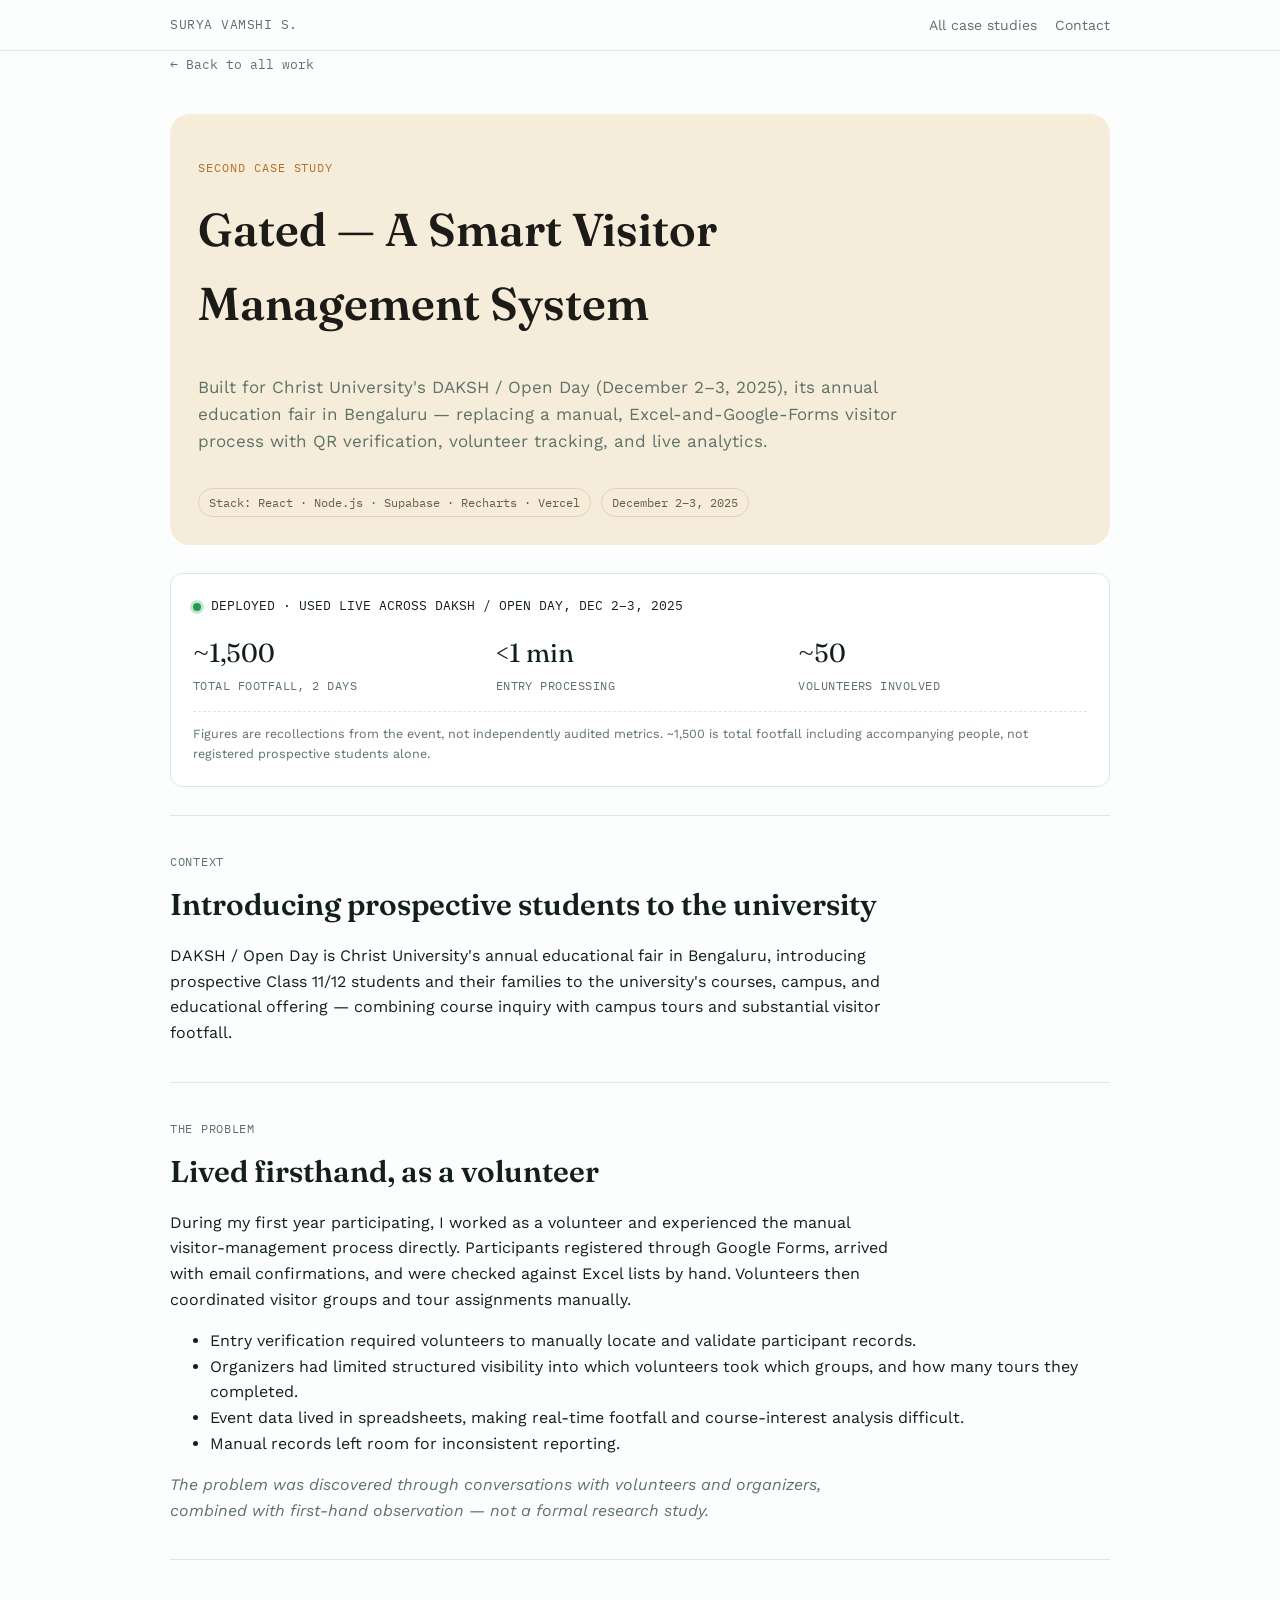
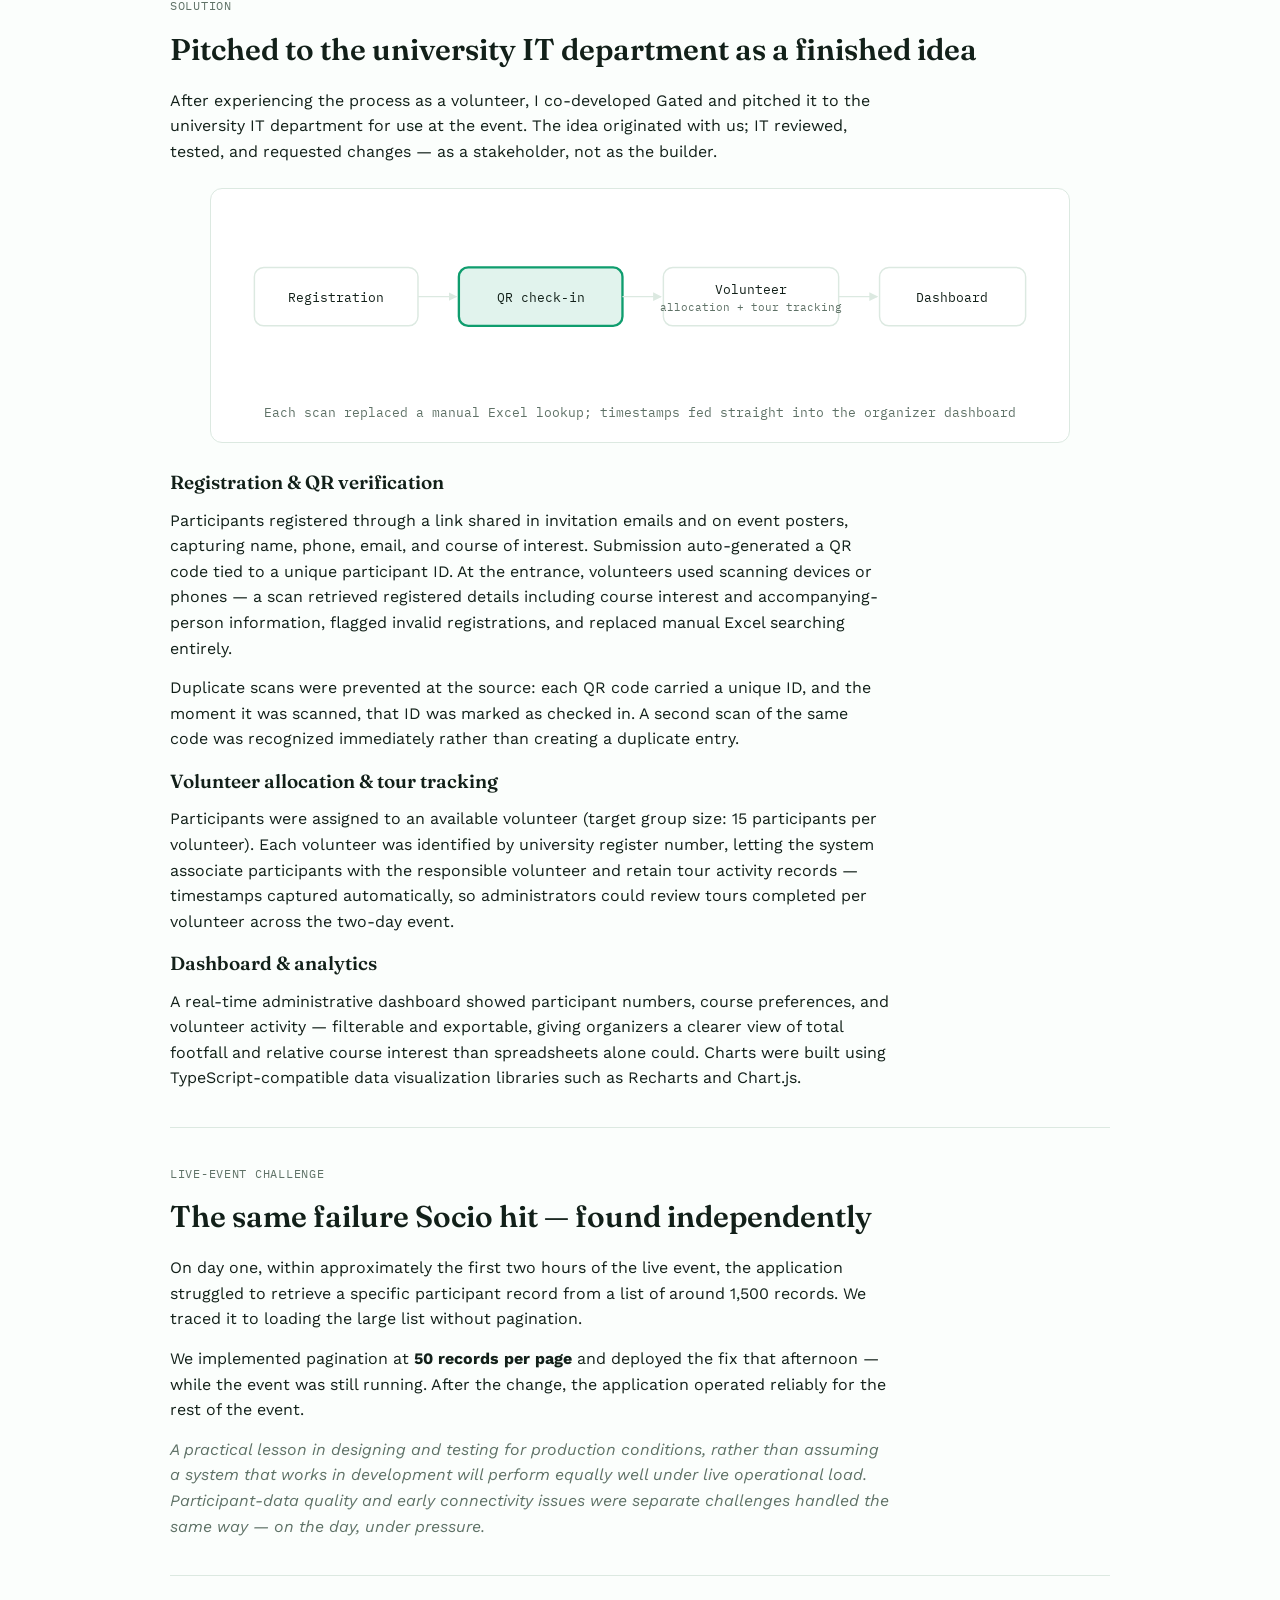
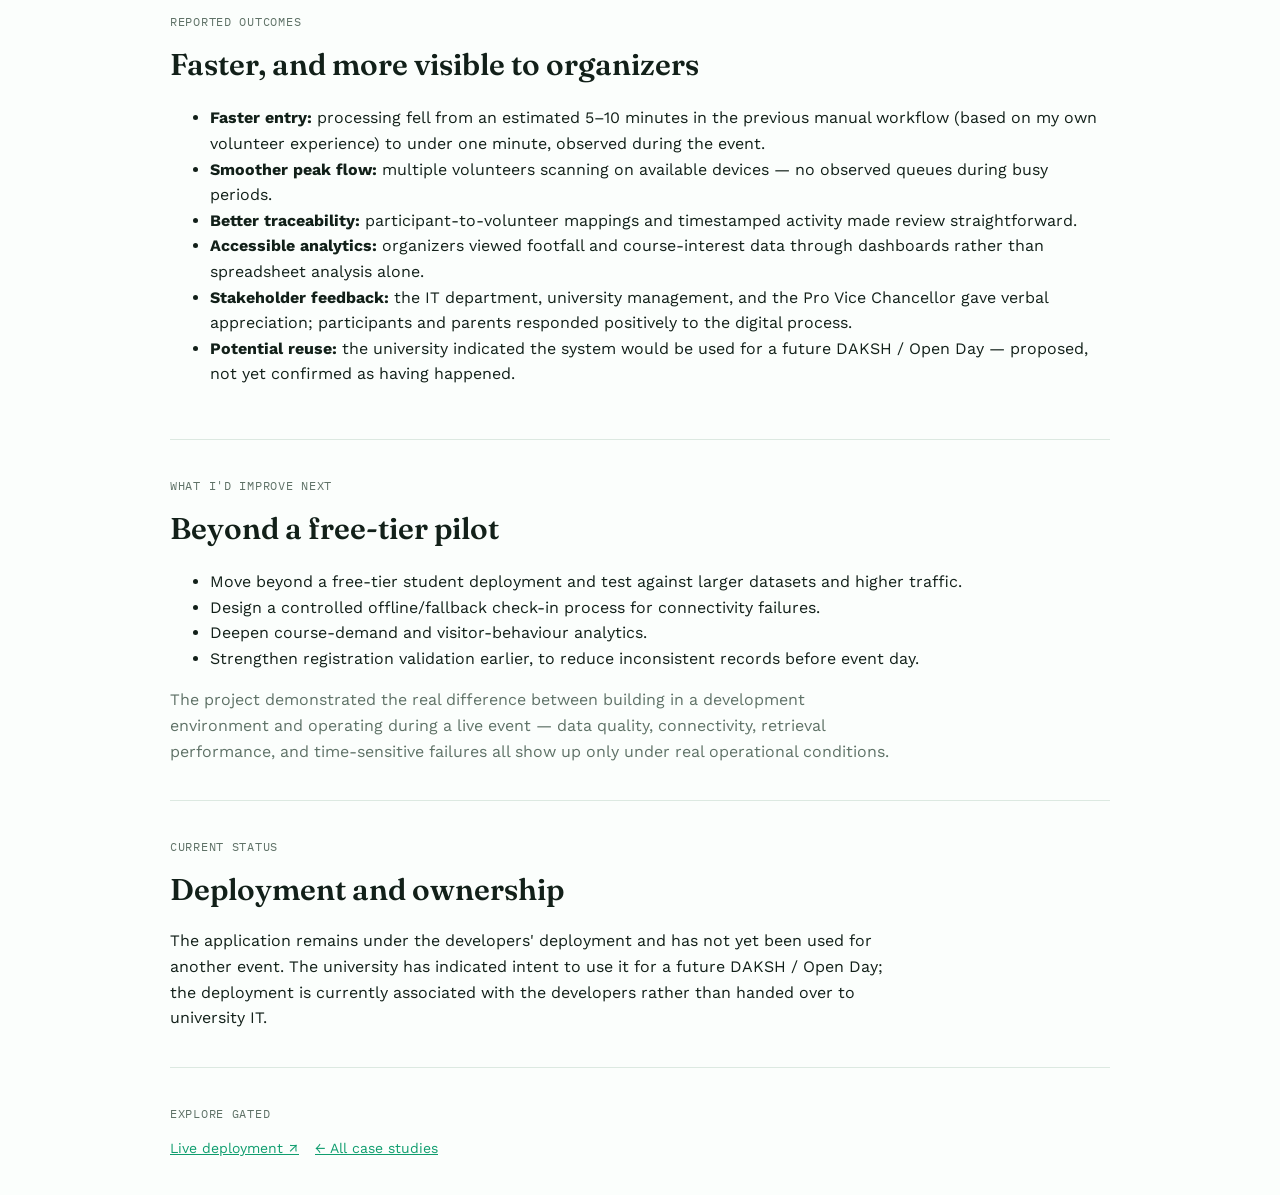
==== daksh.html @ 5cc6632f "Add product-management portfolio site: Socio, Gated, Auth case studies" ====
<!doctype html>
<html lang="en">
<head>
<meta charset="utf-8">
<meta name="viewport" content="width=device-width, initial-scale=1, viewport-fit=cover">
<title>Gated — Case Study</title>
<link rel="preconnect" href="https://fonts.googleapis.com">
<link rel="preconnect" href="https://fonts.gstatic.com" crossorigin>
<link href="https://fonts.googleapis.com/css2?family=Fraunces:opsz,wght@9..144,500;9..144,600;9..144,700&family=Work+Sans:wght@400;500;600;700&family=IBM+Plex+Mono:wght@400;500&display=swap" rel="stylesheet">
<link rel="stylesheet" href="theme.css">
<script>if('scrollRestoration' in history){history.scrollRestoration='manual';}window.scrollTo(0,0);</script>
</head>
<body>

<header class="top"><div class="wrap top-inner">
  <a class="brand" href="index.html">SURYA VAMSHI S.</a>
  <nav><a href="index.html#case">All case studies</a><a href="index.html#contact">Contact</a></nav>
</div></header>

<main class="wrap">
  <a class="back" href="index.html">← Back to all work</a>

  <section class="detail-hero cover" style="border-radius:20px;padding-inline:28px;border-bottom:none;margin-top:20px">
    <span class="eyebrow mono" style="font-size:12px;letter-spacing:.08em;text-transform:uppercase">Second case study</span>
    <h1 style="font-size:clamp(30px,5vw,46px)">Gated — A Smart Visitor Management System</h1>
    <p class="lede" style="font-size:17px;max-width:68ch;color:var(--muted)">Built for Christ University's DAKSH / Open Day (December 2–3, 2025), its annual education fair in Bengaluru — replacing a manual, Excel-and-Google-Forms visitor process with QR verification, volunteer tracking, and live analytics.</p>
    <div class="meta-row">
      <span>Stack: React · Node.js · Supabase · Recharts · Vercel</span>
      <span>December 2–3, 2025</span>
    </div>
  </section>

  <div class="panel statuspanel" style="margin-top:28px">
    <div class="head"><span class="dot"></span> DEPLOYED · USED LIVE ACROSS DAKSH / OPEN DAY, DEC 2–3, 2025</div>
    <div class="statgrid">
      <div class="stat"><span class="n">~1,500</span><span class="l">Total footfall, 2 days</span></div>
      <div class="stat"><span class="n">&lt;1 min</span><span class="l">Entry processing</span></div>
      <div class="stat"><span class="n">~50</span><span class="l">Volunteers involved</span></div>
    </div>
    <div class="caveat">Figures are recollections from the event, not independently audited metrics. ~1,500 is total footfall including accompanying people, not registered prospective students alone.</div>
  </div>

  <section class="block">
    <div class="tag">Context</div>
    <h2>Introducing prospective students to the university</h2>
    <p>DAKSH / Open Day is Christ University's annual educational fair in Bengaluru, introducing prospective Class 11/12 students and their families to the university's courses, campus, and educational offering — combining course inquiry with campus tours and substantial visitor footfall.</p>
  </section>

  <section class="block">
    <div class="tag">The problem</div>
    <h2>Lived firsthand, as a volunteer</h2>
    <p>During my first year participating, I worked as a volunteer and experienced the manual visitor-management process directly. Participants registered through Google Forms, arrived with email confirmations, and were checked against Excel lists by hand. Volunteers then coordinated visitor groups and tour assignments manually.</p>
    <ul>
      <li>Entry verification required volunteers to manually locate and validate participant records.</li>
      <li>Organizers had limited structured visibility into which volunteers took which groups, and how many tours they completed.</li>
      <li>Event data lived in spreadsheets, making real-time footfall and course-interest analysis difficult.</li>
      <li>Manual records left room for inconsistent reporting.</li>
    </ul>
    <p class="muted" style="font-style:italic">The problem was discovered through conversations with volunteers and organizers, combined with first-hand observation — not a formal research study.</p>
  </section>

  <section class="block">
    <div class="tag">Solution</div>
    <h2>Pitched to the university IT department as a finished idea</h2>
    <p>After experiencing the process as a volunteer, I co-developed Gated and pitched it to the university IT department for use at the event. The idea originated with us; IT reviewed, tested, and requested changes — as a stakeholder, not as the builder.</p>

    <figure class="diagram-frame">
      <svg viewBox="0 0 700 150" role="img" aria-label="Registration to QR check-in to volunteer allocation to dashboard">
        <defs><marker id="arrd" viewBox="0 0 10 10" refX="9" refY="5" markerWidth="6" markerHeight="6" orient="auto-start-reverse"><path d="M0 0L10 5L0 10z" fill="var(--border)"/></marker></defs>
        <g font-family="IBM Plex Mono, monospace" font-size="11" fill="var(--fg)">
          <rect x="20" y="50" width="140" height="50" rx="8" fill="none" stroke="var(--border)" stroke-width="1.25"/>
          <text x="90" y="80" text-anchor="middle">Registration</text>
          <rect x="195" y="50" width="140" height="50" rx="8" fill="var(--accent)" fill-opacity="0.12" stroke="var(--accent)" stroke-width="2"/>
          <text x="265" y="80" text-anchor="middle">QR check-in</text>
          <rect x="370" y="50" width="150" height="50" rx="8" fill="none" stroke="var(--border)" stroke-width="1.25"/>
          <text x="445" y="73" text-anchor="middle">Volunteer</text>
          <text x="445" y="87" text-anchor="middle" font-size="9.5" fill="var(--muted)">allocation + tour tracking</text>
          <rect x="555" y="50" width="125" height="50" rx="8" fill="none" stroke="var(--border)" stroke-width="1.25"/>
          <text x="617" y="80" text-anchor="middle">Dashboard</text>
          <line x1="160" y1="75" x2="193" y2="75" stroke="var(--border)" stroke-width="1.25" marker-end="url(#arrd)"/>
          <line x1="335" y1="75" x2="368" y2="75" stroke="var(--border)" stroke-width="1.25" marker-end="url(#arrd)"/>
          <line x1="520" y1="75" x2="553" y2="75" stroke="var(--border)" stroke-width="1.25" marker-end="url(#arrd)"/>
        </g>
      </svg>
      <figcaption>Each scan replaced a manual Excel lookup; timestamps fed straight into the organizer dashboard</figcaption>
    </figure>

    <h3>Registration &amp; QR verification</h3>
    <p>Participants registered through a link shared in invitation emails and on event posters, capturing name, phone, email, and course of interest. Submission auto-generated a QR code tied to a unique participant ID. At the entrance, volunteers used scanning devices or phones — a scan retrieved registered details including course interest and accompanying-person information, flagged invalid registrations, and replaced manual Excel searching entirely.</p>
    <p>Duplicate scans were prevented at the source: each QR code carried a unique ID, and the moment it was scanned, that ID was marked as checked in. A second scan of the same code was recognized immediately rather than creating a duplicate entry.</p>

    <h3>Volunteer allocation &amp; tour tracking</h3>
    <p>Participants were assigned to an available volunteer (target group size: 15 participants per volunteer). Each volunteer was identified by university register number, letting the system associate participants with the responsible volunteer and retain tour activity records — timestamps captured automatically, so administrators could review tours completed per volunteer across the two-day event.</p>

    <h3>Dashboard &amp; analytics</h3>
    <p>A real-time administrative dashboard showed participant numbers, course preferences, and volunteer activity — filterable and exportable, giving organizers a clearer view of total footfall and relative course interest than spreadsheets alone could. Charts were built using TypeScript-compatible data visualization libraries such as Recharts and Chart.js.</p>
  </section>

  <section class="block">
    <div class="tag">Live-event challenge</div>
    <h2>The same failure Socio hit — found independently</h2>
    <p>On day one, within approximately the first two hours of the live event, the application struggled to retrieve a specific participant record from a list of around 1,500 records. We traced it to loading the large list without pagination.</p>
    <p>We implemented pagination at <strong>50 records per page</strong> and deployed the fix that afternoon — while the event was still running. After the change, the application operated reliably for the rest of the event.</p>
    <p class="muted" style="font-style:italic">A practical lesson in designing and testing for production conditions, rather than assuming a system that works in development will perform equally well under live operational load. Participant-data quality and early connectivity issues were separate challenges handled the same way — on the day, under pressure.</p>
  </section>

  <section class="block">
    <div class="tag">Reported outcomes</div>
    <h2>Faster, and more visible to organizers</h2>
    <ul>
      <li><strong>Faster entry:</strong> processing fell from an estimated 5–10 minutes in the previous manual workflow (based on my own volunteer experience) to under one minute, observed during the event.</li>
      <li><strong>Smoother peak flow:</strong> multiple volunteers scanning on available devices — no observed queues during busy periods.</li>
      <li><strong>Better traceability:</strong> participant-to-volunteer mappings and timestamped activity made review straightforward.</li>
      <li><strong>Accessible analytics:</strong> organizers viewed footfall and course-interest data through dashboards rather than spreadsheet analysis alone.</li>
      <li><strong>Stakeholder feedback:</strong> the IT department, university management, and the Pro Vice Chancellor gave verbal appreciation; participants and parents responded positively to the digital process.</li>
      <li><strong>Potential reuse:</strong> the university indicated the system would be used for a future DAKSH / Open Day — proposed, not yet confirmed as having happened.</li>
    </ul>
  </section>

  <section class="block">
    <div class="tag">What I'd improve next</div>
    <h2>Beyond a free-tier pilot</h2>
    <ul>
      <li>Move beyond a free-tier student deployment and test against larger datasets and higher traffic.</li>
      <li>Design a controlled offline/fallback check-in process for connectivity failures.</li>
      <li>Deepen course-demand and visitor-behaviour analytics.</li>
      <li>Strengthen registration validation earlier, to reduce inconsistent records before event day.</li>
    </ul>
    <p class="muted">The project demonstrated the real difference between building in a development environment and operating during a live event — data quality, connectivity, retrieval performance, and time-sensitive failures all show up only under real operational conditions.</p>
  </section>

  <section class="block">
    <div class="tag">Current status</div>
    <h2>Deployment and ownership</h2>
    <p>The application remains under the developers' deployment and has not yet been used for another event. The university has indicated intent to use it for a future DAKSH / Open Day; the deployment is currently associated with the developers rather than handed over to university IT.</p>
  </section>

  <section class="block">
    <div class="tag">Explore Gated</div>
    <div class="linkrow">
      <a href="https://gated.withsocio.com/" target="_blank" rel="noopener">Live deployment ↗</a>
      <a href="index.html#case">← All case studies</a>
    </div>
  </section>

</main>

</body>
</html>
---- theme.css ----
/* Shared design tokens + components — bright, fresh, mint-and-emerald aesthetic */
:root{
  --bg:#fbfefc; --surface:#ffffff; --surface-2:#eef7f1; --fg:#122019; --muted:#5f7267;
  --accent:#0f9d6e; --accent-ink:#ffffff; --border:#dce9e1; --ok:#1f9d55; --warn:#c98a1d;
  --font-display:'Fraunces',ui-serif,Georgia,serif;
  --font-body:'Work Sans',ui-sans-serif,system-ui,sans-serif;
  --font-mono:'IBM Plex Mono',ui-monospace,Menlo,monospace;
  /* Per-project accent hues — same three colors in both themes so each case study stays recognizable */
  --c-socio:#0f9d6e; --c-socio-tint:#e3f5ec;
  --c-daksh:#0e74b8; --c-daksh-tint:#e3f0fa;
  --c-admissions:#c2730f; --c-admissions-tint:#faeedd;
  color-scheme:light;
}
@media (prefers-color-scheme: dark){
  :root:not([data-theme="light"]){
    --bg:#0f1713; --surface:#16211b; --surface-2:#1b2822; --fg:#eaf3ee; --muted:#8aa296;
    --accent:#2dd4a0; --accent-ink:#06241a; --border:#223029; --ok:#34d399; --warn:#f2b253;
    --c-socio:#34d399; --c-socio-tint:#16342a;
    --c-daksh:#57b3ec; --c-daksh-tint:#122e3e;
    --c-admissions:#f0a94e; --c-admissions-tint:#3a2a14;
    color-scheme:dark;
  }
}
:root[data-theme="dark"]{
  --bg:#0f1713; --surface:#16211b; --surface-2:#1b2822; --fg:#eaf3ee; --muted:#8aa296;
  --accent:#2dd4a0; --accent-ink:#06241a; --border:#223029; --ok:#34d399; --warn:#f2b253;
  --c-socio:#34d399; --c-socio-tint:#16342a;
  --c-daksh:#57b3ec; --c-daksh-tint:#122e3e;
  --c-admissions:#f0a94e; --c-admissions-tint:#3a2a14;
  color-scheme:dark;
}
*{box-sizing:border-box}
html,body{margin:0}
body{background:var(--bg);color:var(--fg);font-family:var(--font-body);line-height:1.6;font-size:16px}
.wrap{padding-left:max(20px, env(safe-area-inset-left,0px));padding-right:max(20px, env(safe-area-inset-right,0px))}
h1,h2,h3{font-family:var(--font-display);font-weight:600;text-wrap:balance;margin:0}
a{color:var(--accent)}
img{max-width:100%}
.mono{font-family:var(--font-mono)}
.muted{color:var(--muted)}

header.top{position:sticky;top:env(safe-area-inset-top,0px);z-index:5;background:color-mix(in srgb, var(--bg) 88%, transparent);backdrop-filter:blur(8px);border-bottom:1px solid var(--border)}
.top-inner{max-width:980px;margin:0 auto;padding-block:14px;display:flex;justify-content:space-between;align-items:center;gap:16px}
.top-inner nav{display:flex;gap:18px;font-size:14px}
.top-inner nav a{color:var(--muted);text-decoration:none}
.top-inner nav a:hover{color:var(--fg)}
.brand{font-family:var(--font-mono);font-size:13px;letter-spacing:.04em;color:var(--muted);text-decoration:none}

main{max-width:980px;margin:0 auto}

.hero{margin-top:28px;padding-block:56px 40px;border-radius:20px;padding-inline:32px;background:linear-gradient(135deg, var(--c-socio-tint) 0%, var(--c-daksh-tint) 55%, var(--surface) 100%)}
.hero-grid{display:grid;grid-template-columns:1.3fr 1fr;gap:40px;align-items:center}
@media(max-width:760px){.hero-grid{grid-template-columns:1fr;text-align:center}}
.hero-text{display:grid;gap:16px}
@media(max-width:760px){.hero-text{justify-items:center}}
.hero .eyebrow{font-family:var(--font-mono);font-size:12px;letter-spacing:.08em;text-transform:uppercase;color:var(--c-socio)}
.hero h1{font-size:clamp(32px,5.2vw,50px);letter-spacing:-0.01em;line-height:1.08}
.hero h1 .hi{color:var(--fg)}
.hero h1 .name{color:var(--c-socio)}
.hero .role{font-size:19px;font-weight:600;color:var(--fg)}
.hero .locline{display:flex;align-items:center;gap:7px;font-size:14px;color:var(--muted)}
.hero .locline svg{width:15px;height:15px;color:var(--c-socio);flex:none}
.hero p.lede{max-width:56ch;font-size:16px;color:var(--muted)}
.hero-photo-wrap{position:relative;justify-self:center}
.hero-photo{width:280px;height:280px;border-radius:50%;object-fit:cover;border:6px solid var(--surface);box-shadow:0 0 0 2px var(--border), 0 20px 40px -12px rgba(15,157,110,0.35)}
.hero-dot{position:absolute;top:4px;left:-6px;width:34px;height:34px;border-radius:50%;background:var(--accent);border:4px solid var(--surface)}
.hero-ring{position:absolute;bottom:10px;right:-10px;width:46px;height:46px;border-radius:50%;border:3px solid var(--c-daksh);opacity:.6}
.chiprow{display:flex;flex-wrap:wrap;gap:8px;margin-top:4px}
.chip{border:1px solid var(--border);border-radius:100px;padding:6px 12px;font-size:13px;color:var(--muted);font-family:var(--font-mono)}
.ctarow{display:flex;flex-wrap:wrap;gap:12px;margin-top:10px}
.btn{display:inline-flex;align-items:center;gap:8px;padding:11px 18px;border-radius:8px;font-size:14px;text-decoration:none;font-weight:600;border:1px solid transparent;cursor:pointer;font-family:var(--font-body)}
.btn.primary{background:var(--accent);color:var(--accent-ink)}
.btn.ghost{border-color:var(--border);color:var(--fg);background:none}
.btn.small{padding:8px 14px;font-size:13px}

.panel{background:var(--surface);border:1px solid var(--border);border-radius:12px}

.statuspanel{margin-block:28px;padding:22px;display:grid;gap:16px}
.statuspanel .head{display:flex;align-items:center;gap:10px;font-family:var(--font-mono);font-size:13px}
.dot{width:8px;height:8px;border-radius:50%;background:var(--ok);box-shadow:0 0 0 3px color-mix(in srgb, var(--ok) 25%, transparent);flex:none}
.statgrid{display:grid;grid-template-columns:repeat(auto-fit,minmax(110px,1fr));gap:14px}
.stat{display:flex;flex-direction:column;gap:2px}
.stat .n{font-family:var(--font-display);font-size:26px;font-variant-numeric:tabular-nums}
.stat .l{font-size:11.5px;color:var(--muted);font-family:var(--font-mono);text-transform:uppercase;letter-spacing:.04em}
.caveat{font-size:12.5px;color:var(--muted);border-top:1px dashed var(--border);padding-top:12px}

section.block{padding-block:36px;border-top:1px solid var(--border)}
section.block.tinted{background:var(--surface-2);border-radius:20px;padding-inline:28px;border-top:none;margin-block:24px}
section.block .tag{font-family:var(--font-mono);font-size:12px;color:var(--muted);text-transform:uppercase;letter-spacing:.06em;margin-bottom:10px}
section.block h2{font-size:clamp(22px,4vw,30px);margin-bottom:14px}
section.block h3{font-size:19px;margin-bottom:10px}
section.block p{margin:0 0 14px;max-width:72ch}
section.block p:last-child{margin-bottom:0}

/* Index case-preview cards */
.case-preview-grid{display:grid;gap:20px;margin-top:22px}
@media(min-width:760px){.case-preview-grid{grid-template-columns:repeat(3,1fr)}}
.case-preview{display:flex;flex-direction:column;overflow:hidden;text-decoration:none;color:var(--fg);transition:transform .15s ease, border-color .15s ease}
.case-preview:hover{transform:translateY(-3px);border-color:var(--accent)}
.case-preview .art{padding:24px 20px 22px;display:flex;flex-direction:column;gap:10px;border-bottom:1px solid var(--border);min-height:132px;justify-content:center}
.case-preview .art .status{display:inline-block;width:fit-content;font-family:var(--font-mono);font-size:10.5px;text-transform:uppercase;letter-spacing:.06em;font-weight:700}
.case-preview .art h3{font-size:19px;font-family:var(--font-display);font-weight:600;color:#1c1b17;line-height:1.2}
.case-preview .cbody{padding:18px;display:flex;flex-direction:column;gap:8px;flex:1}
.case-preview.c-socio .art{background:#e3f2e8}
.case-preview.c-socio .art .status{color:#1a7a4c}
.case-preview.c-socio:hover{border-color:var(--c-socio)}
.case-preview.c-daksh .art{background:#e4edf9}
.case-preview.c-daksh .art .status{color:#2c62ad}
.case-preview.c-daksh:hover{border-color:var(--c-daksh)}
.case-preview.c-admissions .art{background:#f7e8d9}
.case-preview.c-admissions .art .status{color:#b5712a}
.case-preview.c-admissions:hover{border-color:var(--c-admissions)}
.case-preview h3{font-size:17px;font-family:var(--font-body);font-weight:700;color:var(--fg)}
.case-preview p{font-size:13.5px;color:var(--muted);margin:0;flex:1}
.case-preview .readmore{font-family:var(--font-mono);font-size:12.5px;margin-top:8px;display:flex;align-items:center;gap:6px}

.case-grid{display:grid;gap:18px;margin-top:18px}
@media(min-width:720px){.case-grid{grid-template-columns:repeat(2,1fr)}}
.case-card{padding:18px;display:flex;flex-direction:column;gap:8px}
.case-card h3{font-size:16px;font-family:var(--font-body);font-weight:700}
.case-card p{margin:0;font-size:14.5px;color:var(--muted)}
.linkrow{display:flex;gap:16px;flex-wrap:wrap;margin-top:14px;font-size:14px}

.note-card{padding:20px;display:flex;flex-direction:column;gap:10px}
.note-card .meta{font-family:var(--font-mono);font-size:12px;color:var(--muted)}

.proj-grid{display:grid;gap:16px;margin-top:16px}
@media(min-width:720px){.proj-grid{grid-template-columns:repeat(2,1fr)}}
.proj-card{padding:18px}
.proj-card .status{display:inline-block;font-family:var(--font-mono);font-size:11px;text-transform:uppercase;letter-spacing:.04em;padding:3px 8px;border-radius:100px;border:1px solid var(--border);color:var(--muted);margin-bottom:10px}

ul.leadership{list-style:none;margin:0;padding:0;display:grid;gap:10px}
ul.leadership li{display:grid;grid-template-columns:90px 1fr;gap:14px;font-size:14.5px;align-items:baseline}
ul.leadership li .y{font-family:var(--font-mono);color:var(--muted);font-size:12.5px}

.skills-grid{display:grid;gap:18px;margin-top:22px}
@media(min-width:700px){.skills-grid{grid-template-columns:repeat(3,1fr)}}
.skill-card{padding:24px 20px;text-align:center}
.skill-card .sicon{width:40px;height:40px;margin:0 auto 14px;color:var(--accent)}
.skill-card .sicon svg{width:100%;height:100%}
.skill-card h3{font-size:15.5px;font-weight:700;font-family:var(--font-body);margin-bottom:6px}
.skill-card p{margin:0;font-size:12.5px;color:var(--muted);line-height:1.5}

.cert-grid{display:grid;gap:16px;margin-top:18px}
@media(min-width:600px){.cert-grid{grid-template-columns:repeat(auto-fit,minmax(240px,1fr))}}
.cert-card{padding:18px;display:flex;align-items:center;gap:14px}
.cert-card .badge{width:48px;height:48px;border-radius:12px;background:var(--c-admissions-tint);display:flex;align-items:center;justify-content:center;flex:none}
.cert-card .badge svg{width:26px;height:26px;color:var(--c-admissions)}
.cert-card h3{font-size:15px;font-weight:700;font-family:var(--font-body);margin-bottom:3px}
.cert-card p{margin:0;font-size:12.5px;color:var(--muted)}

.awards{display:flex;flex-wrap:wrap;gap:10px;margin-top:16px}
.award{border:1px solid var(--border);border-radius:8px;padding:10px 14px;font-size:13.5px;background:var(--surface);color:var(--fg);font-weight:500}
.award::before{content:'★ ';color:var(--accent)}

footer{padding-block:48px 40px;border-top:1px solid var(--border);background:var(--surface-2)}
footer .fgrid{display:grid;gap:32px;grid-template-columns:1.3fr 1fr 1.2fr 1fr}
@media(max-width:760px){footer .fgrid{grid-template-columns:1fr 1fr}}
@media(max-width:480px){footer .fgrid{grid-template-columns:1fr}}
footer h4{font-family:var(--font-mono);font-size:12px;text-transform:uppercase;letter-spacing:.05em;color:var(--fg);margin:0 0 14px;font-weight:600}
footer .fbrand h3{font-size:19px;color:var(--c-socio);margin-bottom:8px}
footer .fbrand p{font-size:13.5px;color:var(--muted);max-width:30ch;margin:0 0 16px}
.social-row{display:flex;gap:10px}
.social-icon{width:38px;height:38px;border-radius:50%;background:var(--surface);border:1px solid var(--border);display:flex;align-items:center;justify-content:center;color:var(--muted);text-decoration:none;transition:border-color .15s, color .15s}
.social-icon:hover{color:var(--c-socio);border-color:var(--c-socio)}
.social-icon svg{width:16px;height:16px}
.flinks{list-style:none;margin:0;padding:0;display:grid;gap:10px}
.flinks a{color:var(--muted);text-decoration:none;font-size:14px}
.flinks a:hover{color:var(--fg)}
.fcontact{display:grid;gap:12px;font-size:13.5px;color:var(--muted)}
.fcontact .row{display:flex;align-items:center;gap:10px}
.fcontact svg{width:15px;height:15px;color:var(--c-socio);flex:none}
.fdownload{display:grid;gap:10px}
.dlbtn{display:flex;align-items:center;gap:10px;padding:10px 14px;border-radius:8px;border:1px solid var(--border);background:var(--surface);color:var(--fg);text-decoration:none;font-size:13.5px;transition:border-color .15s}
.dlbtn:hover{border-color:var(--c-socio);color:var(--c-socio)}
.dlbtn svg{width:16px;height:16px;flex:none}
.fbottom{margin-top:36px;padding-top:20px;border-top:1px solid var(--border);font-size:12.5px;color:var(--muted);text-align:center}

/* Detail pages */
.back{display:inline-flex;align-items:center;gap:6px;font-family:var(--font-mono);font-size:13px;color:var(--muted);text-decoration:none;margin-bottom:18px}
.back:hover{color:var(--fg)}
.detail-hero{padding-block:44px 28px;display:grid;gap:16px;border-bottom:1px solid var(--border)}
.detail-hero .meta-row{display:flex;flex-wrap:wrap;gap:10px;font-family:var(--font-mono);font-size:12px}
.detail-hero .meta-row span{border:1px solid var(--border);border-radius:100px;padding:4px 10px;color:var(--muted)}

/* Cover-style hero: fixed warm palette, deliberate single-theme, independent of site light/dark mode */
.detail-hero.cover{background:#f5ecda;color:#1c1b17}
.detail-hero.cover .eyebrow{color:#b5712a}
.detail-hero.cover h1{color:#1c1b17}
.detail-hero.cover .lede{color:#6b5d47}
.detail-hero.cover .meta-row span{border-color:#e0d3b8;color:#6b5d47}
.status-live{color:var(--ok)}
.status-partial{color:var(--warn)}

.diagram-frame{margin-block:24px;padding:20px;background:var(--surface);border:1px solid var(--border);border-radius:12px}
.diagram-frame figcaption{font-size:12.5px;color:var(--muted);text-align:center;margin-top:10px;font-family:var(--font-mono)}

.verify-list{background:var(--surface-2);border:1px dashed var(--border);border-radius:10px;padding:16px 20px;font-size:13.5px;color:var(--muted)}
.verify-list h4{font-family:var(--font-mono);text-transform:uppercase;letter-spacing:.04em;font-size:11.5px;color:var(--fg);margin:0 0 8px}
.verify-list ul{margin:0;padding-left:18px}

table.spec{width:100%;border-collapse:collapse;font-size:14px;margin-block:12px}
table.spec th,table.spec td{text-align:left;padding:8px 12px;border-bottom:1px solid var(--border)}
table.spec th{color:var(--muted);font-family:var(--font-mono);font-weight:500;font-size:12px;text-transform:uppercase;letter-spacing:.03em;width:30%}

.journey{display:flex;flex-direction:column;gap:0;margin-block:20px}
.journey .step{display:grid;grid-template-columns:36px 1fr;gap:14px;padding-block:14px;position:relative}
.journey .step .num{width:36px;height:36px;border-radius:50%;background:var(--surface-2);border:1px solid var(--border);display:flex;align-items:center;justify-content:center;font-family:var(--font-mono);font-size:13px;color:var(--accent);flex:none}
.journey .step:not(:last-child)::before{content:'';position:absolute;left:17px;top:50px;bottom:-14px;width:1px;background:var(--border)}
.journey .step h4{font-size:15px;margin:0 0 4px;font-family:var(--font-body);font-weight:700}
.journey .step p{margin:0;font-size:13.5px;color:var(--muted)}
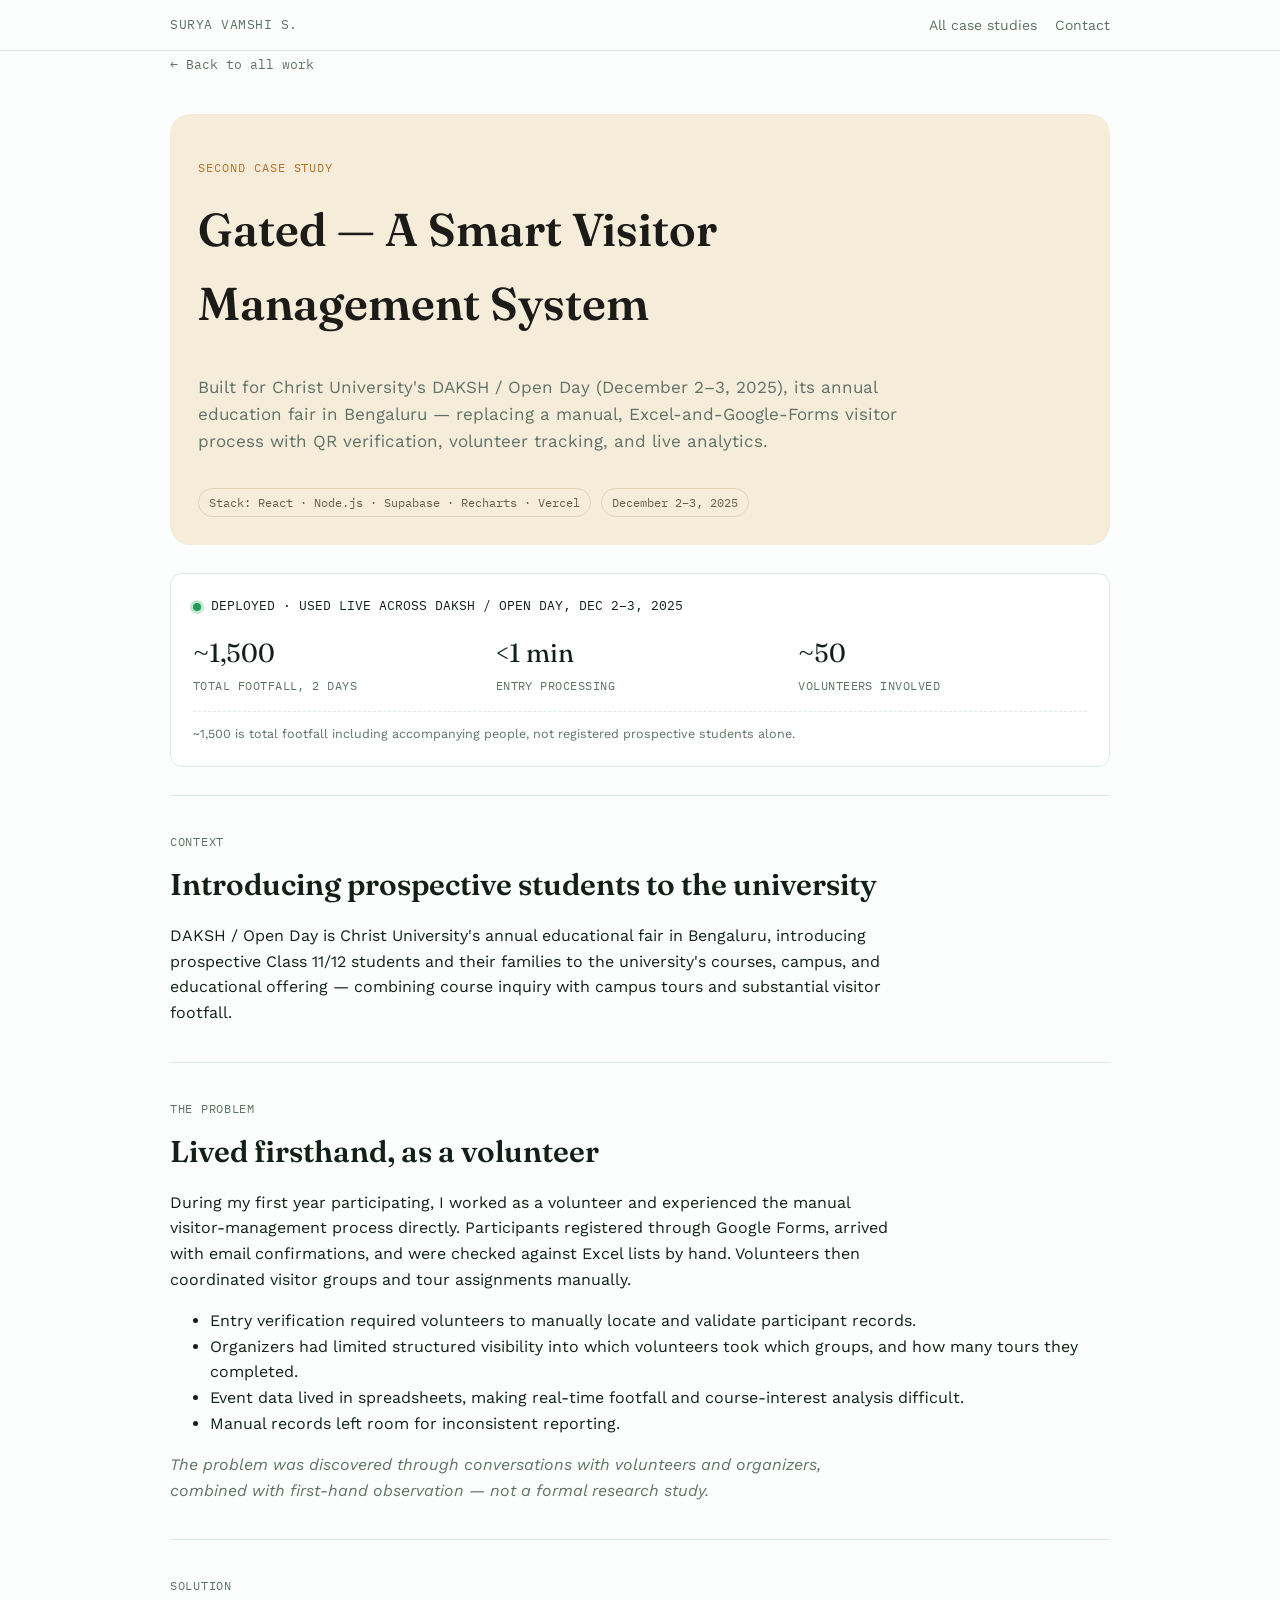
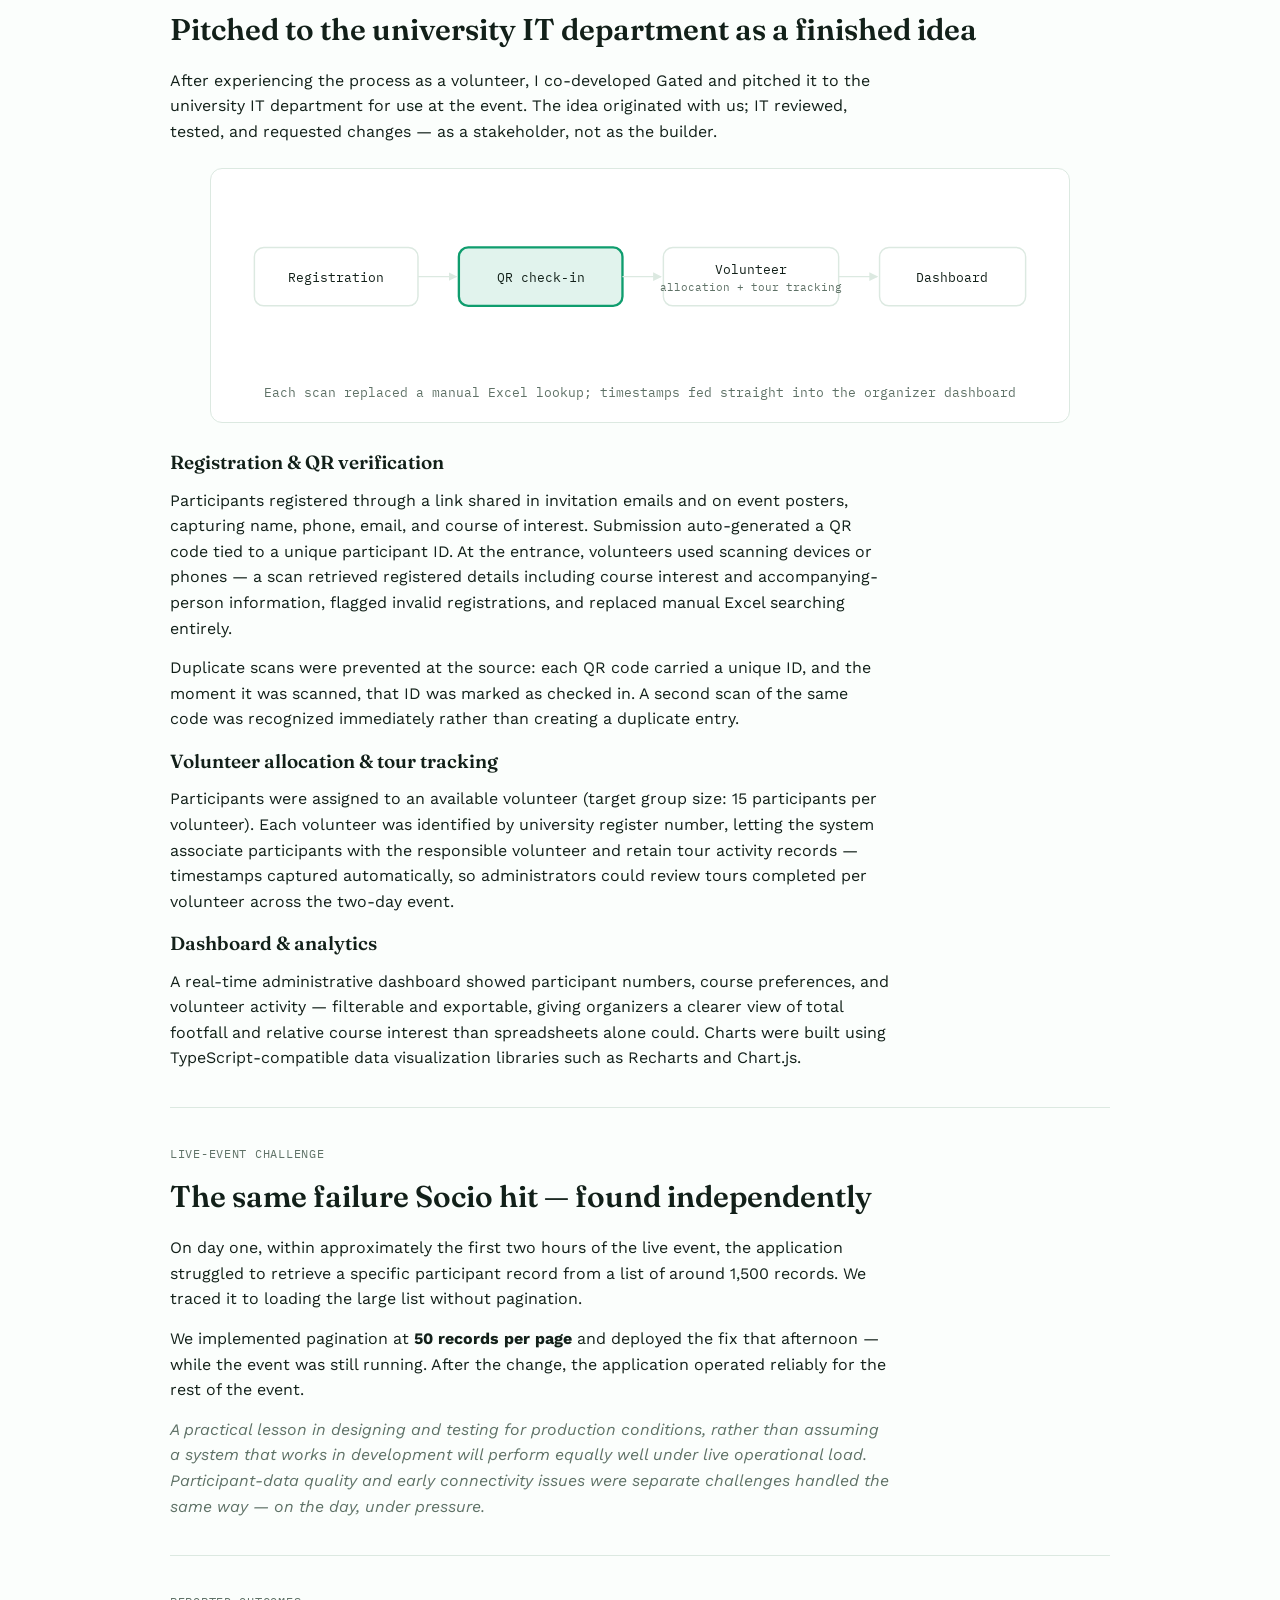
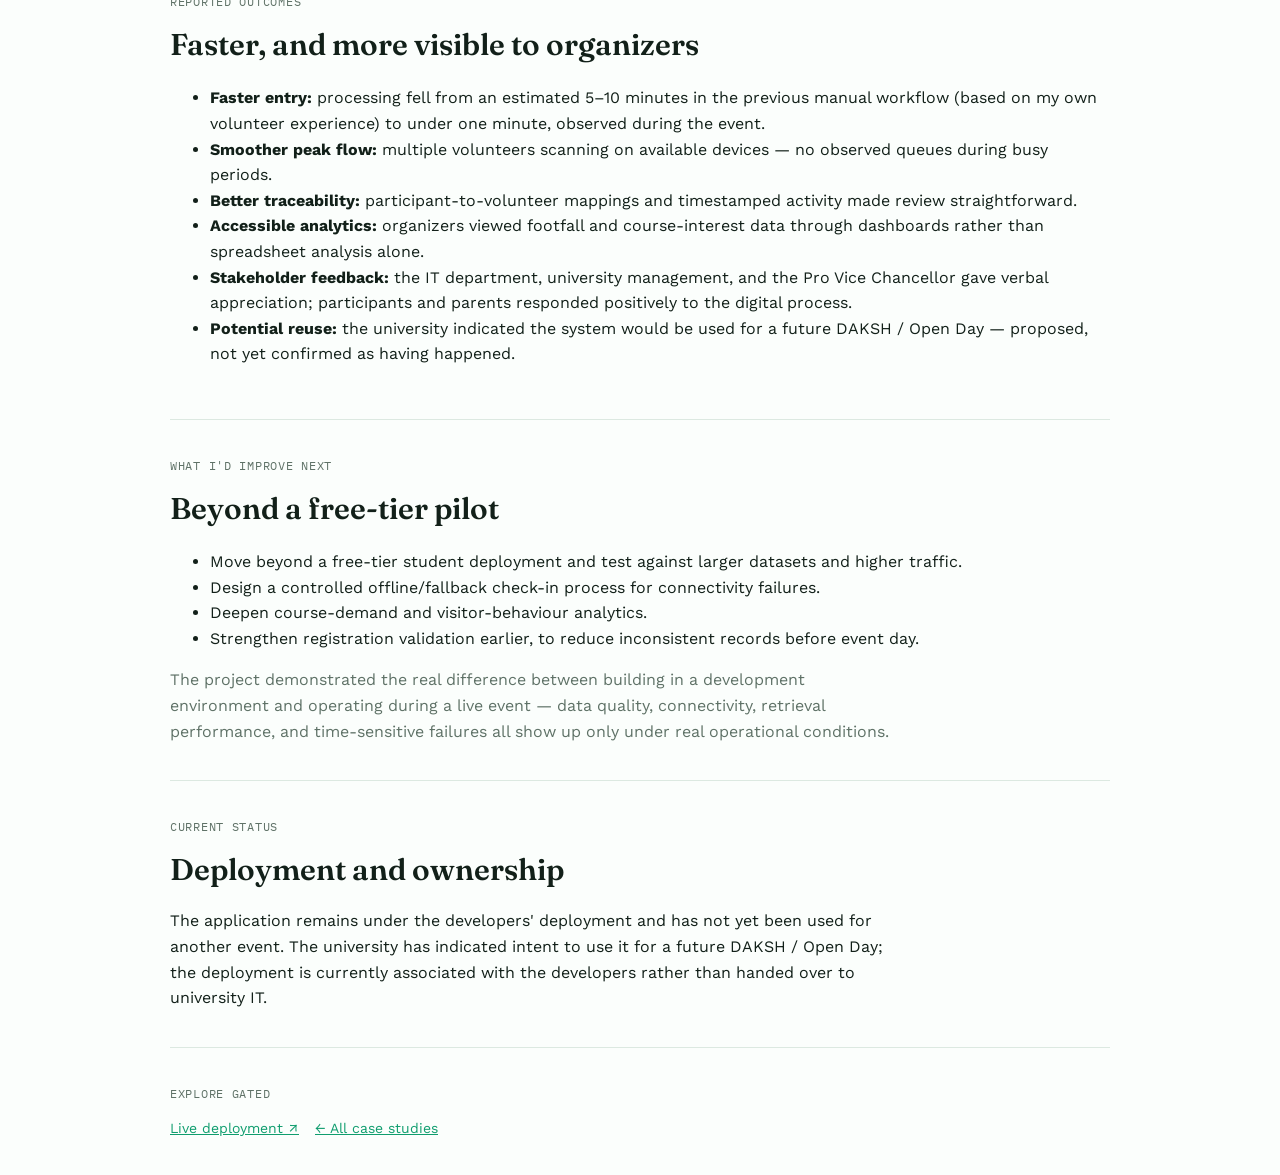
==== commit 2f141291: "Reword figure/attribution notes to first-person voice" ====
--- a/daksh.html
+++ b/daksh.html
@@ -37,7 +37,7 @@
       <div class="stat"><span class="n">&lt;1 min</span><span class="l">Entry processing</span></div>
       <div class="stat"><span class="n">~50</span><span class="l">Volunteers involved</span></div>
     </div>
-    <div class="caveat">Figures are recollections from the event, not independently audited metrics. ~1,500 is total footfall including accompanying people, not registered prospective students alone.</div>
+    <div class="caveat">~1,500 is total footfall including accompanying people, not registered prospective students alone.</div>
   </div>
 
   <section class="block">
